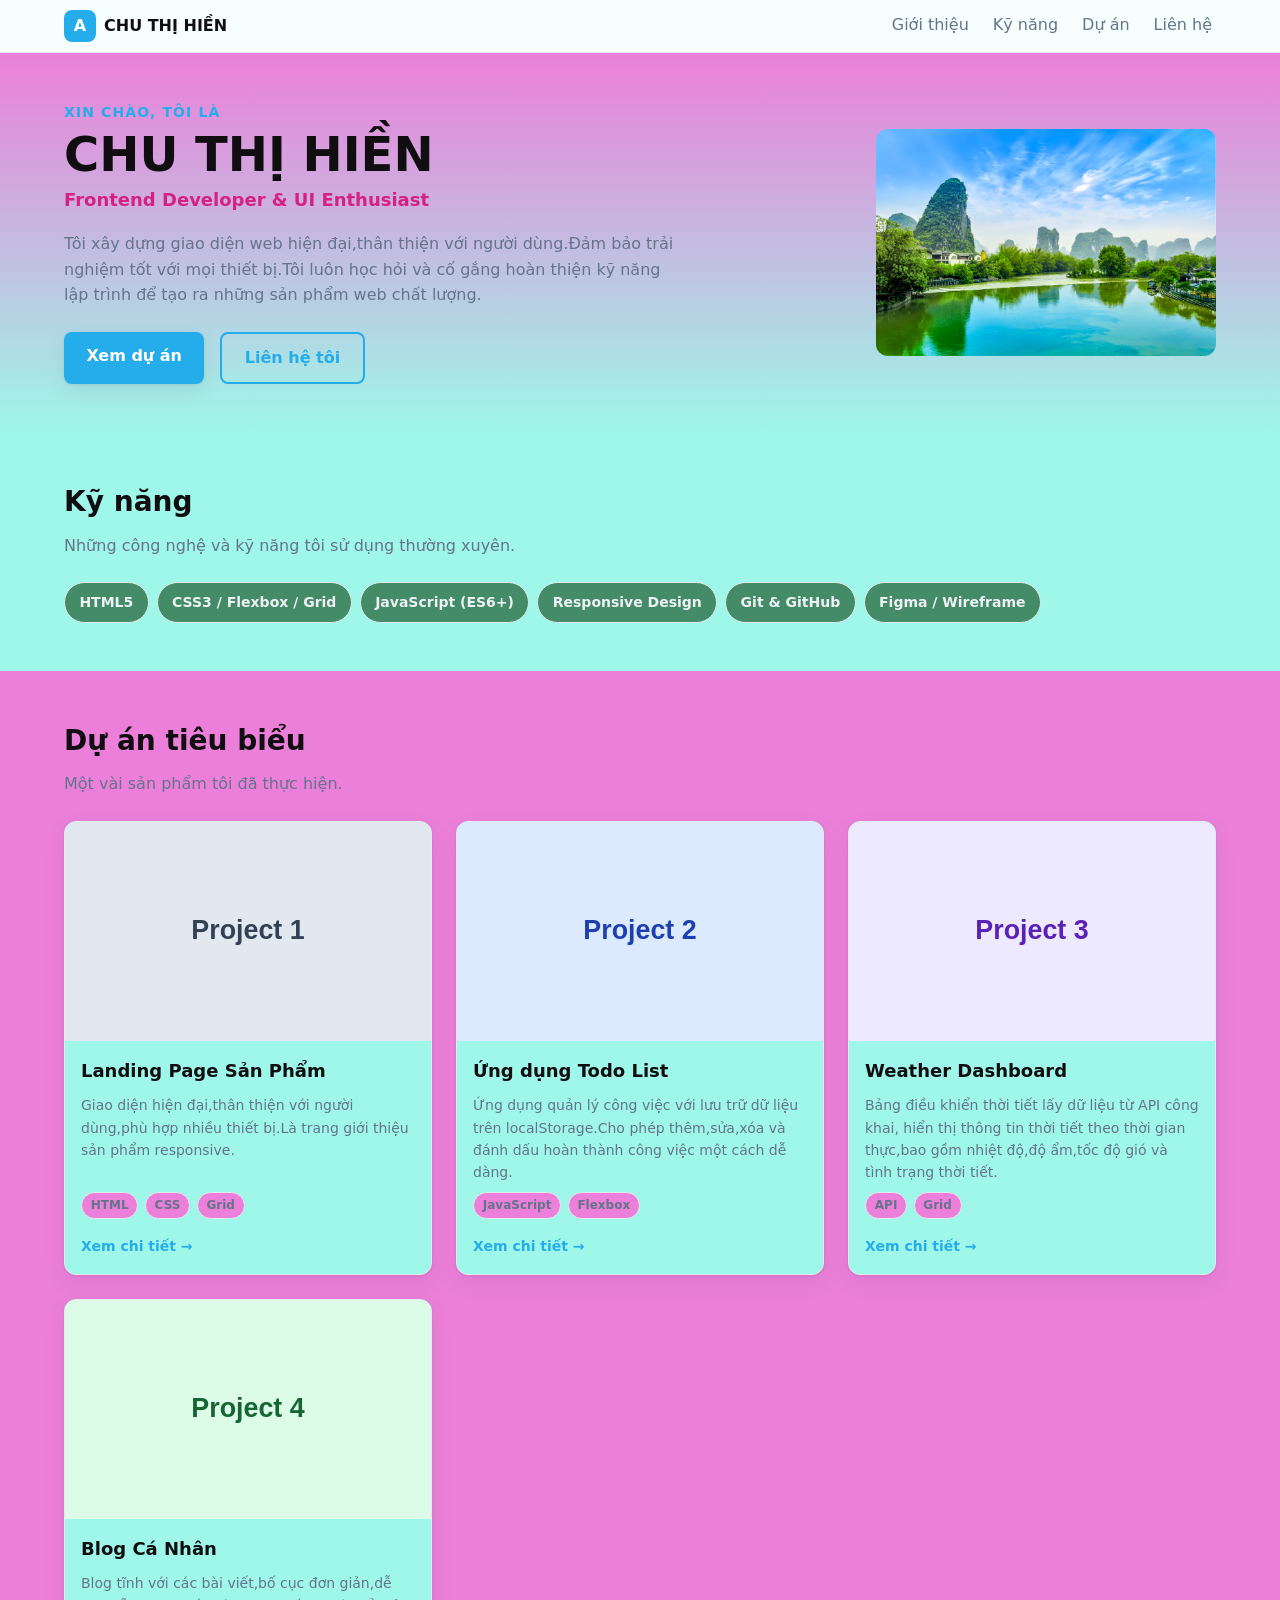
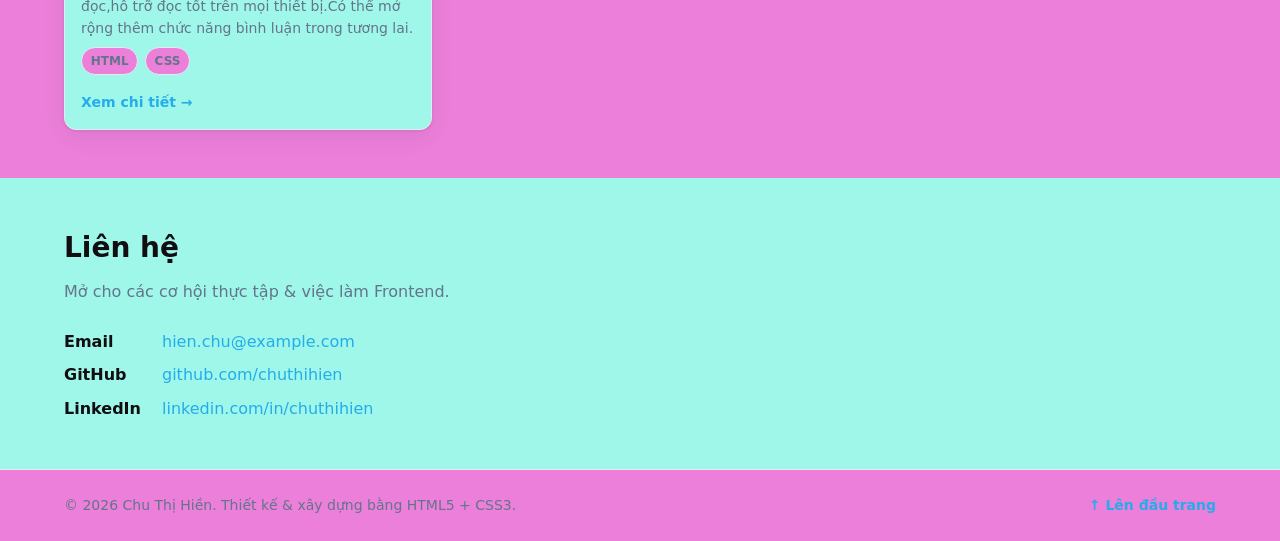
==== index.html @ a2bf2a32 "init" ====
<!DOCTYPE html>
<!-- lang="vi" khai báo ngôn ngữ trang → hỗ trợ screen reader & SEO -->
<html lang="vi">

<head>
  <!-- ========== METADATA BẮT BUỘC ========== -->
  <meta charset="UTF-8" />
  <!-- viewport: nền tảng của responsive mobile-first, khóa tỉ lệ 1:1 với thiết bị -->
  <meta name="viewport" content="width=device-width, initial-scale=1.0" />
  <meta name="description" content="Portfolio CV của CHU THỊ HIỀN – Frontend Developer. Dự án, kỹ năng và thông tin liên hệ." />
  <meta name="author" content="CHU THỊ HIỀN" />
  <title>CHU THỊ HIỀN · Frontend Developer</title>

  <!-- Liên kết tới file CSS tách rời (yêu cầu của bài) -->
  <link rel="stylesheet" href="./assets/css/styles.css" />
</head>

<body>

  <!-- ========================================================== -->
  <!-- HEADER: nhận diện + điều hướng chính                        -->
  <!-- ========================================================== -->
  <header class="site-header">
    <div class="container header-inner">
      <!-- Thương hiệu cá nhân -->
      <a class="brand" href="#top" aria-label="Về đầu trang">
        <span class="brand-mark" aria-hidden="true">A</span>
        <span class="brand-name">CHU THỊ HIỀN</span>
      </a>

      <!-- NAV dùng Flexbox (xem styles.css) -->
      <nav class="main-nav" aria-label="Điều hướng chính">
        <ul class="nav-list">
          <li><a href="#about">Giới thiệu</a></li>
          <li><a href="#skills">Kỹ năng</a></li>
          <li><a href="#projects">Dự án</a></li>
          <li><a href="#contact">Liên hệ</a></li>
        </ul>
      </nav>
    </div>
  </header>

  <!-- ========================================================== -->
  <!-- MAIN: toàn bộ nội dung chính của trang                      -->
  <!-- ========================================================== -->
  <main id="top">
    <!-- ----- SECTION: Giới thiệu / Hero ----- -->
    <section id="about" class="hero">
      <div class="container hero-inner">
        <div class="hero-text">
          <p class="eyebrow">Xin chào, tôi là</p>
          <h1 class="hero-title">CHU THỊ HIỀN</h1>
          <p class="hero-role">Frontend Developer &amp; UI Enthusiast</p>
          <p class="hero-desc">
            Tôi xây dựng giao diện web hiện đại,thân thiện với người dùng.Đảm bảo
            trải nghiệm tốt với mọi thiết bị.Tôi luôn học hỏi và cố gắng hoàn thiện
            kỹ năng lập trình để tạo ra những sản phẩm web chất lượng. 
          </p>
          <div class="hero-actions">
            <a class="btn btn-primary" href="#projects">Xem dự án</a>
            <a class="btn btn-outline" href="#contact">Liên hệ tôi</a>
          </div>
        </div>

        <!-- Ảnh đại diện: dùng placeholder, thay bằng ảnh thật của bạn -->
        <figure class="hero-avatar">
          <img
            src="assets/img/avata.jpg"
            alt="Ảnh đại diện của Chu Thị Hiền"
            width="320" height="320" />
        </figure>
      </div>
    </section>

    <!-- ----- SECTION: Kỹ năng ----- -->
    <section id="skills" class="section">
      <div class="container">
        <h2 class="section-title">Kỹ năng</h2>
        <p class="section-sub">Những công nghệ và kỹ năng tôi sử dụng thường xuyên.</p>

        <ul class="skill-grid">
          <li class="skill-chip">HTML5</li>
          <li class="skill-chip">CSS3 / Flexbox / Grid</li>
          <li class="skill-chip">JavaScript (ES6+)</li>
          <li class="skill-chip">Responsive Design</li>
          <li class="skill-chip">Git &amp; GitHub</li>
          <li class="skill-chip">Figma / Wireframe</li>
        </ul>
      </div>
    </section>

    <!-- ----- SECTION: Dự án (danh sách thẻ dùng CSS Grid) ----- -->
    <section id="projects" class="section section-muted">
      <div class="container">
        <h2 class="section-title">Dự án tiêu biểu</h2>
        <p class="section-sub">Một vài sản phẩm tôi đã thực hiện.</p>

        <!-- .project-grid dùng CSS Grid (xem styles.css) -->
        <div class="project-grid">

          <!-- Mỗi thẻ là một <article> độc lập, có thể đứng riêng -->
          <article class="card">
            <img class="card-media"
              src="data:image/svg+xml,%3Csvg%20xmlns%3D%27http%3A//www.w3.org/2000/svg%27%20width%3D%27600%27%20height%3D%27360%27%20viewBox%3D%270%200%20600%20360%27%3E%3Crect%20width%3D%27100%25%27%20height%3D%27100%25%27%20fill%3D%27%23e2e8f0%27/%3E%3Ctext%20x%3D%2750%25%27%20y%3D%2750%25%27%20font-family%3D%27Segoe%20UI%2C%20Arial%2C%20sans-serif%27%20font-size%3D%2744%27%20font-weight%3D%27700%27%20fill%3D%27%23334155%27%20text-anchor%3D%27middle%27%20dominant-baseline%3D%27middle%27%3EProject%201%3C/text%3E%3C/svg%3E"
              alt="Ảnh minh họa dự án Landing Page" width="600" height="360" />
            <div class="card-body">
              <h3 class="card-title">Landing Page Sản Phẩm</h3>
              <p class="card-desc">
               Giao diện hiện đại,thân thiện với người dùng,phù hợp nhiều thiết bị.Là trang giới thiệu sản phẩm responsive.
              </p>
              <ul class="tag-list">
                <li>HTML</li>
                <li>CSS</li>
                <li>Grid</li>
              </ul>
              <a class="card-link" href="#">Xem chi tiết →</a>
            </div>
          </article>

          <article class="card">
            <img class="card-media"
              src="data:image/svg+xml,%3Csvg%20xmlns%3D%27http%3A//www.w3.org/2000/svg%27%20width%3D%27600%27%20height%3D%27360%27%20viewBox%3D%270%200%20600%20360%27%3E%3Crect%20width%3D%27100%25%27%20height%3D%27100%25%27%20fill%3D%27%23dbeafe%27/%3E%3Ctext%20x%3D%2750%25%27%20y%3D%2750%25%27%20font-family%3D%27Segoe%20UI%2C%20Arial%2C%20sans-serif%27%20font-size%3D%2744%27%20font-weight%3D%27700%27%20fill%3D%27%231e40af%27%20text-anchor%3D%27middle%27%20dominant-baseline%3D%27middle%27%3EProject%202%3C/text%3E%3C/svg%3E"
              alt="Ảnh minh họa dự án Todo App" width="600" height="360" />
            <div class="card-body">
              <h3 class="card-title">Ứng dụng Todo List</h3>
              <p class="card-desc">
                Ứng dụng quản lý công việc với lưu trữ dữ liệu trên localStorage.Cho phép thêm,sửa,xóa và đánh dấu hoàn thành công việc một cách dễ dàng.
              </p>
              <ul class="tag-list">
                <li>JavaScript</li>
                <li>Flexbox</li>
              </ul>
              <a class="card-link" href="#">Xem chi tiết →</a>
            </div>
          </article>

          <article class="card">
            <img class="card-media"
              src="data:image/svg+xml,%3Csvg%20xmlns%3D%27http%3A//www.w3.org/2000/svg%27%20width%3D%27600%27%20height%3D%27360%27%20viewBox%3D%270%200%20600%20360%27%3E%3Crect%20width%3D%27100%25%27%20height%3D%27100%25%27%20fill%3D%27%23ede9fe%27/%3E%3Ctext%20x%3D%2750%25%27%20y%3D%2750%25%27%20font-family%3D%27Segoe%20UI%2C%20Arial%2C%20sans-serif%27%20font-size%3D%2744%27%20font-weight%3D%27700%27%20fill%3D%27%235b21b6%27%20text-anchor%3D%27middle%27%20dominant-baseline%3D%27middle%27%3EProject%203%3C/text%3E%3C/svg%3E"
              alt="Ảnh minh họa dự án Weather Dashboard" width="600" height="360" />
            <div class="card-body">
              <h3 class="card-title">Weather Dashboard</h3>
              <p class="card-desc">
                Bảng điều khiển thời tiết lấy dữ liệu từ API công khai, hiển thị thông tin thời tiết theo thời gian thực,bao gồm nhiệt độ,độ ẩm,tốc độ gió và tình trạng thời tiết.
              </p>
              <ul class="tag-list">
                <li>API</li>
                <li>Grid</li>
              </ul>
              <a class="card-link" href="#">Xem chi tiết →</a>
            </div>
          </article>

          <article class="card">
            <img class="card-media"
              src="data:image/svg+xml,%3Csvg%20xmlns%3D%27http%3A//www.w3.org/2000/svg%27%20width%3D%27600%27%20height%3D%27360%27%20viewBox%3D%270%200%20600%20360%27%3E%3Crect%20width%3D%27100%25%27%20height%3D%27100%25%27%20fill%3D%27%23dcfce7%27/%3E%3Ctext%20x%3D%2750%25%27%20y%3D%2750%25%27%20font-family%3D%27Segoe%20UI%2C%20Arial%2C%20sans-serif%27%20font-size%3D%2744%27%20font-weight%3D%27700%27%20fill%3D%27%23166534%27%20text-anchor%3D%27middle%27%20dominant-baseline%3D%27middle%27%3EProject%204%3C/text%3E%3C/svg%3E"
              alt="Ảnh minh họa dự án Blog cá nhân" width="600" height="360" />
            <div class="card-body">
              <h3 class="card-title">Blog Cá Nhân</h3>
              <p class="card-desc">
                Blog tĩnh với các bài viết,bố cục đơn giản,dễ đọc,hỗ trỡ đọc tốt trên mọi thiết bị.Có thể mở rộng thêm chức năng bình luận trong tương lai.
              </p>
              <ul class="tag-list">
                <li>HTML</li>
                <li>CSS</li>
              </ul>
              <a class="card-link" href="#">Xem chi tiết →</a>
            </div>
          </article>

        </div><!-- /.project-grid -->
      </div>
    </section>

    <!-- ----- SECTION: Liên hệ ----- -->
    <section id="contact" class="section">
      <div class="container contact-inner">
        <h2 class="section-title">Liên hệ</h2>
        <p class="section-sub">Mở cho các cơ hội thực tập &amp; việc làm Frontend.</p>

        <ul class="contact-list">
          <li><span class="contact-label">Email</span> <a href="mailto:hien.chu@example.com">hien.chu@example.com</a></li>
          <li><span class="contact-label">GitHub</span> <a href="#">github.com/chuthihien</a></li>
          <li><span class="contact-label">LinkedIn</span> <a href="#">linkedin.com/in/chuthihien</a></li>
        </ul>
      </div>
    </section>

  </main>

  <!-- ========================================================== -->
  <!-- FOOTER                                                      -->
  <!-- ========================================================== -->
  <footer class="site-footer">
    <div class="container footer-inner">
      <p>© 2026 Chu Thị Hiền. Thiết kế &amp; xây dựng bằng HTML5 + CSS3.</p>
      <a href="#top" class="to-top">↑ Lên đầu trang</a>
    </div>
  </footer>

</body>

</html>
---- assets/css/styles.css ----
/* ==========================================================================
   PORTFOLIO CV – styles.css
   Chiến lược: MOBILE-FIRST
   - Mặc định (ngoài media query) = giao diện cho màn hình nhỏ nhất (~360px)
   - @media (min-width: 768px)  → nâng cấp cho tablet
   - @media (min-width: 1280px) → nâng cấp cho desktop
   ========================================================================== */

/* ==========================================================================
   1. DESIGN TOKENS – biến hệ thống thị giác (màu, chữ, khoảng cách, bo góc)
   Dùng custom properties để thay đổi tập trung, nhất quán toàn trang.
   ========================================================================== */
:root {
  /* --- Bảng màu --- */
  --color-primary: #25aceb;      /* xanh thương hiệu */
  --color-primary-dark: #eef2f5;
  --color-accent: #d62084;       /* tím nhấn */
  --color-text: #110e11;         /* chữ chính */
  --color-text-soft: #64748b;    /* chữ phụ */
  --color-bg: #9ef7e8;           /* nền trang */
  --color-surface: #eb7fd9;      /* nền vùng nhấn */
  --color-border: #e2ecf0;       /* viền */
  --color-chip: #448b68;         /* nền chip kỹ năng */

  /* --- Typography --- */
  --font-base: system-ui, -apple-system, "Segoe UI", Roboto, Helvetica, Arial, sans-serif;
  --fs-sm: 0.875rem;   /* 14px */
  --fs-base: 1rem;     /* 16px */
  --fs-lg: 1.125rem;   /* 18px */
  --fs-h2: 1.5rem;     /* 24px */
  --fs-h1: 2rem;       /* 32px (sẽ tăng ở desktop) */
  --lh-base: 1.6;

  /* --- Khoảng cách (spacing scale) --- */
  --space-1: 0.5rem;
  --space-2: 1rem;
  --space-3: 1.5rem;
  --space-4: 2rem;
  --space-5: 3rem;

  /* --- Bố cục --- */
  --container-max: 1200px;
  --radius: 12px;
  --radius-sm: 8px;
  --shadow: 0 1px 3px rgba(15, 23, 42, 0.08), 0 8px 24px rgba(15, 23, 42, 0.06);
}

/* ==========================================================================
   2. CHUẨN HÓA BOX MODEL + RESET CƠ BẢN
   ========================================================================== */
*,
*::before,
*::after {
  box-sizing: border-box;   /* width đã bao gồm padding + border → dễ tính toán */
}

* {
  margin: 0;
  padding: 0;
}

html {
  scroll-behavior: smooth;        /* cuộn mượt khi bấm nav */
  -webkit-text-size-adjust: 100%; /* chống iOS tự phóng chữ */
}

body {
  font-family: var(--font-base);
  font-size: var(--fs-base);
  line-height: var(--lh-base);
  color: var(--color-text);
  background: var(--color-bg);
  overflow-x: hidden; /* LƯỚI AN TOÀN chống cuộn ngang; bố cục bên dưới vẫn tự đúng */
}

img {
  display: block;
  max-width: 100%;  /* ảnh không bao giờ tràn khung → không gây cuộn ngang */
  height: auto;
}

a {
  color: inherit;
  text-decoration: none;
}

ul {
  list-style: none;
}

/* ==========================================================================
   3. LAYOUT DÙNG LẠI – .container
   ========================================================================== */
.container {
  width: 100%;
  max-width: var(--container-max);
  margin-inline: auto;
  padding-inline: var(--space-2); /* lề ngang an toàn trên mobile */
}

.section {
  padding-block: var(--space-5);
}

.section-muted {
  background: var(--color-surface);
}

.section-title {
  font-size: var(--fs-h2);
  margin-bottom: var(--space-1);
}

.section-sub {
  color: var(--color-text-soft);
  margin-bottom: var(--space-3);
}

/* ==========================================================================
   4. HEADER + NAV (FLEXBOX)
   Mobile: thương hiệu trên, menu xuống dòng và tự wrap → không tràn ngang.
   ========================================================================== */
.site-header {
  position: sticky;
  top: 0;
  z-index: 10;
  background: rgba(255, 255, 255, 0.9);
  backdrop-filter: blur(8px);
  border-bottom: 1px solid var(--color-border);
}

.header-inner {
  display: flex;             /* FLEXBOX */
  flex-wrap: wrap;           /* cho phép xuống dòng trên màn hình hẹp */
  align-items: center;
  justify-content: space-between;
  gap: var(--space-1);
  padding-block: var(--space-1);
}

.brand {
  display: flex;
  align-items: center;
  gap: var(--space-1);
  font-weight: 700;
}

.brand-mark {
  display: grid;
  place-items: center;
  width: 2rem;
  height: 2rem;
  border-radius: var(--radius-sm);
  background: var(--color-primary);
  color: #fff;
  font-weight: 800;
}

/* Danh sách nav cũng là flex container */
.nav-list {
  display: flex;            /* FLEXBOX cho thanh điều hướng */
  flex-wrap: wrap;
  gap: var(--space-2);
}

.nav-list a {
  display: inline-block;
  padding: 0.25rem 0.25rem;
  color: var(--color-text-soft);
  font-weight: 500;
  border-bottom: 2px solid transparent;
  transition: color 0.15s, border-color 0.15s;
}

.nav-list a:hover,
.nav-list a:focus-visible {
  color: var(--color-primary);
  border-bottom-color: var(--color-primary);
}

/* ==========================================================================
   5. HERO / GIỚI THIỆU
   Mobile: xếp dọc (text trên, avatar dưới). Desktop: 2 cột.
   ========================================================================== */
.hero {
  padding-block: var(--space-5);
  background: linear-gradient(180deg, var(--color-surface), var(--color-bg));
}

.hero-inner {
  display: flex;
  flex-direction: column;     /* mobile-first: xếp dọc */
  gap: var(--space-4);
  align-items: flex-start;
}

.eyebrow {
  color: var(--color-primary);
  font-weight: 600;
  text-transform: uppercase;
  letter-spacing: 0.08em;
  font-size: var(--fs-sm);
}

.hero-title {
  font-size: var(--fs-h1);
  line-height: 1.15;
  margin-block: 0.25rem;
}

.hero-role {
  font-size: var(--fs-lg);
  color: var(--color-accent);
  font-weight: 600;
  margin-bottom: var(--space-2);
}

.hero-desc {
  color: var(--color-text-soft);
  max-width: 60ch;
  margin-bottom: var(--space-3);
}

.hero-actions {
  display: flex;
  flex-wrap: wrap;
  gap: var(--space-2);
}

.hero-avatar img {
  border-radius: var(--radius);
  /* box-shadow: var(--shadow); */
  width: 100%;
  /* max-width: 260px; */
}

/* --- Nút bấm --- */
.btn {
  display: inline-block;
  padding: 0.7rem 1.4rem;
  border-radius: var(--radius-sm);
  font-weight: 600;
  text-align: center;
  transition: transform 0.12s, background 0.15s, box-shadow 0.15s;
}

.btn:active { transform: translateY(1px); }

.btn-primary {
  background: var(--color-primary);
  color: #fff;
  box-shadow: var(--shadow);
}
.btn-primary:hover { background: var(--color-primary-dark); }

.btn-outline {
  border: 2px solid var(--color-primary);
  color: var(--color-primary);
}
.btn-outline:hover { background: var(--color-chip); }

/* ==========================================================================
   6. KỸ NĂNG – chip tự wrap bằng flex
   ========================================================================== */
.skill-grid {
  display: flex;
  flex-wrap: wrap;
  gap: var(--space-1);
}

.skill-chip {
  background: var(--color-chip);
  color: var(--color-primary-dark);
  border: 1px solid var(--color-border);
  padding: 0.5rem 0.9rem;
  border-radius: 999px;
  font-size: var(--fs-sm);
  font-weight: 600;
}

/* ==========================================================================
   7. DỰ ÁN – CSS GRID cho danh sách thẻ
   Mobile: 1 cột. Tablet: 2 cột. Desktop: 3 cột.
   ========================================================================== */
.project-grid {
  display: grid;                       /* CSS GRID */
  grid-template-columns: 1fr;          /* mobile-first: 1 cột */
  gap: var(--space-3);
}

.card {
  background: var(--color-bg);
  border: 1px solid var(--color-border);
  border-radius: var(--radius);
  overflow: hidden;                    /* bo góc gọn cả ảnh */
  box-shadow: var(--shadow);
  display: flex;
  flex-direction: column;
  transition: transform 0.15s, box-shadow 0.15s;
}

.card:hover {
  transform: translateY(-4px);
  box-shadow: 0 12px 32px rgba(15, 23, 42, 0.12);
}

.card-media {
  width: 100%;
  aspect-ratio: 5 / 3;                 /* giữ tỉ lệ ảnh ổn định */
  object-fit: cover;
}

.card-body {
  padding: var(--space-2);
  display: flex;
  flex-direction: column;
  gap: var(--space-1);
  flex: 1;                             /* các thẻ cao bằng nhau trong grid */
}

.card-title { font-size: var(--fs-lg); }

.card-desc {
  color: var(--color-text-soft);
  font-size: var(--fs-sm);
  flex: 1;
}

.tag-list {
  display: flex;
  flex-wrap: wrap;
  gap: 0.4rem;
}

.tag-list li {
  font-size: 0.75rem;
  font-weight: 600;
  color: var(--color-text-soft);
  background: var(--color-surface);
  border: 1px solid var(--color-border);
  padding: 0.2rem 0.55rem;
  border-radius: 999px;
}

.card-link {
  color: var(--color-primary);
  font-weight: 600;
  font-size: var(--fs-sm);
  margin-top: var(--space-1);
}

/* ==========================================================================
   8. LIÊN HỆ
   ========================================================================== */
.contact-list {
  display: flex;
  flex-direction: column;
  gap: var(--space-1);
}

.contact-list li {
  display: flex;
  flex-wrap: wrap;
  gap: var(--space-1);
  align-items: baseline;
}

.contact-label {
  min-width: 90px;
  font-weight: 700;
  color: var(--color-text);
}

.contact-list a { color: var(--color-primary); }
.contact-list a:hover { text-decoration: underline; }

/* ==========================================================================
   9. FOOTER
   ========================================================================== */
.site-footer {
  border-top: 1px solid var(--color-border);
  background: var(--color-surface);
  padding-block: var(--space-3);
}

.footer-inner {
  display: flex;
  flex-wrap: wrap;
  gap: var(--space-1);
  align-items: center;
  justify-content: space-between;
  color: var(--color-text-soft);
  font-size: var(--fs-sm);
}

.to-top { color: var(--color-primary); font-weight: 600; }

/* ==========================================================================
   10. MEDIA QUERIES – nâng cấp theo breakpoint (mobile-first)
   ========================================================================== */

/* ----- TABLET: ≥ 768px ----- */
@media (min-width: 768px) {
  :root {
    --fs-h1: 2.5rem;   /* 40px */
    --fs-h2: 1.75rem;  /* 28px */
  }

  .container { padding-inline: var(--space-3); }

  /* Hero chuyển sang 2 cột */
  .hero-inner {
    flex-direction: row;
    align-items: center;
    justify-content: space-between;
  }
  .hero-text { flex: 1; }
  .hero-avatar img { max-width: 300px; }

  /* Lưới dự án: 2 cột */
  .project-grid {
    grid-template-columns: repeat(2, 1fr);
  }
}

/* ----- DESKTOP: ≥ 1280px ----- */
@media (min-width: 1280px) {
  :root {
    --fs-h1: 3rem;     /* 48px */
  }

  /* Lưới dự án: 3 cột */
  .project-grid {
    grid-template-columns: repeat(3, 1fr);
  }

  .hero-avatar img { max-width: 340px; }
}

/* ==========================================================================
   11. HỖ TRỢ TIẾP CẬN & ƯA THÍCH NGƯỜI DÙNG
   ========================================================================== */
:focus-visible {
  outline: 3px solid var(--color-accent);
  outline-offset: 2px;
  border-radius: 4px;
}

@media (prefers-reduced-motion: reduce) {
  * {
    animation: none !important;
    transition: none !important;
    scroll-behavior: auto !important;
  }
}
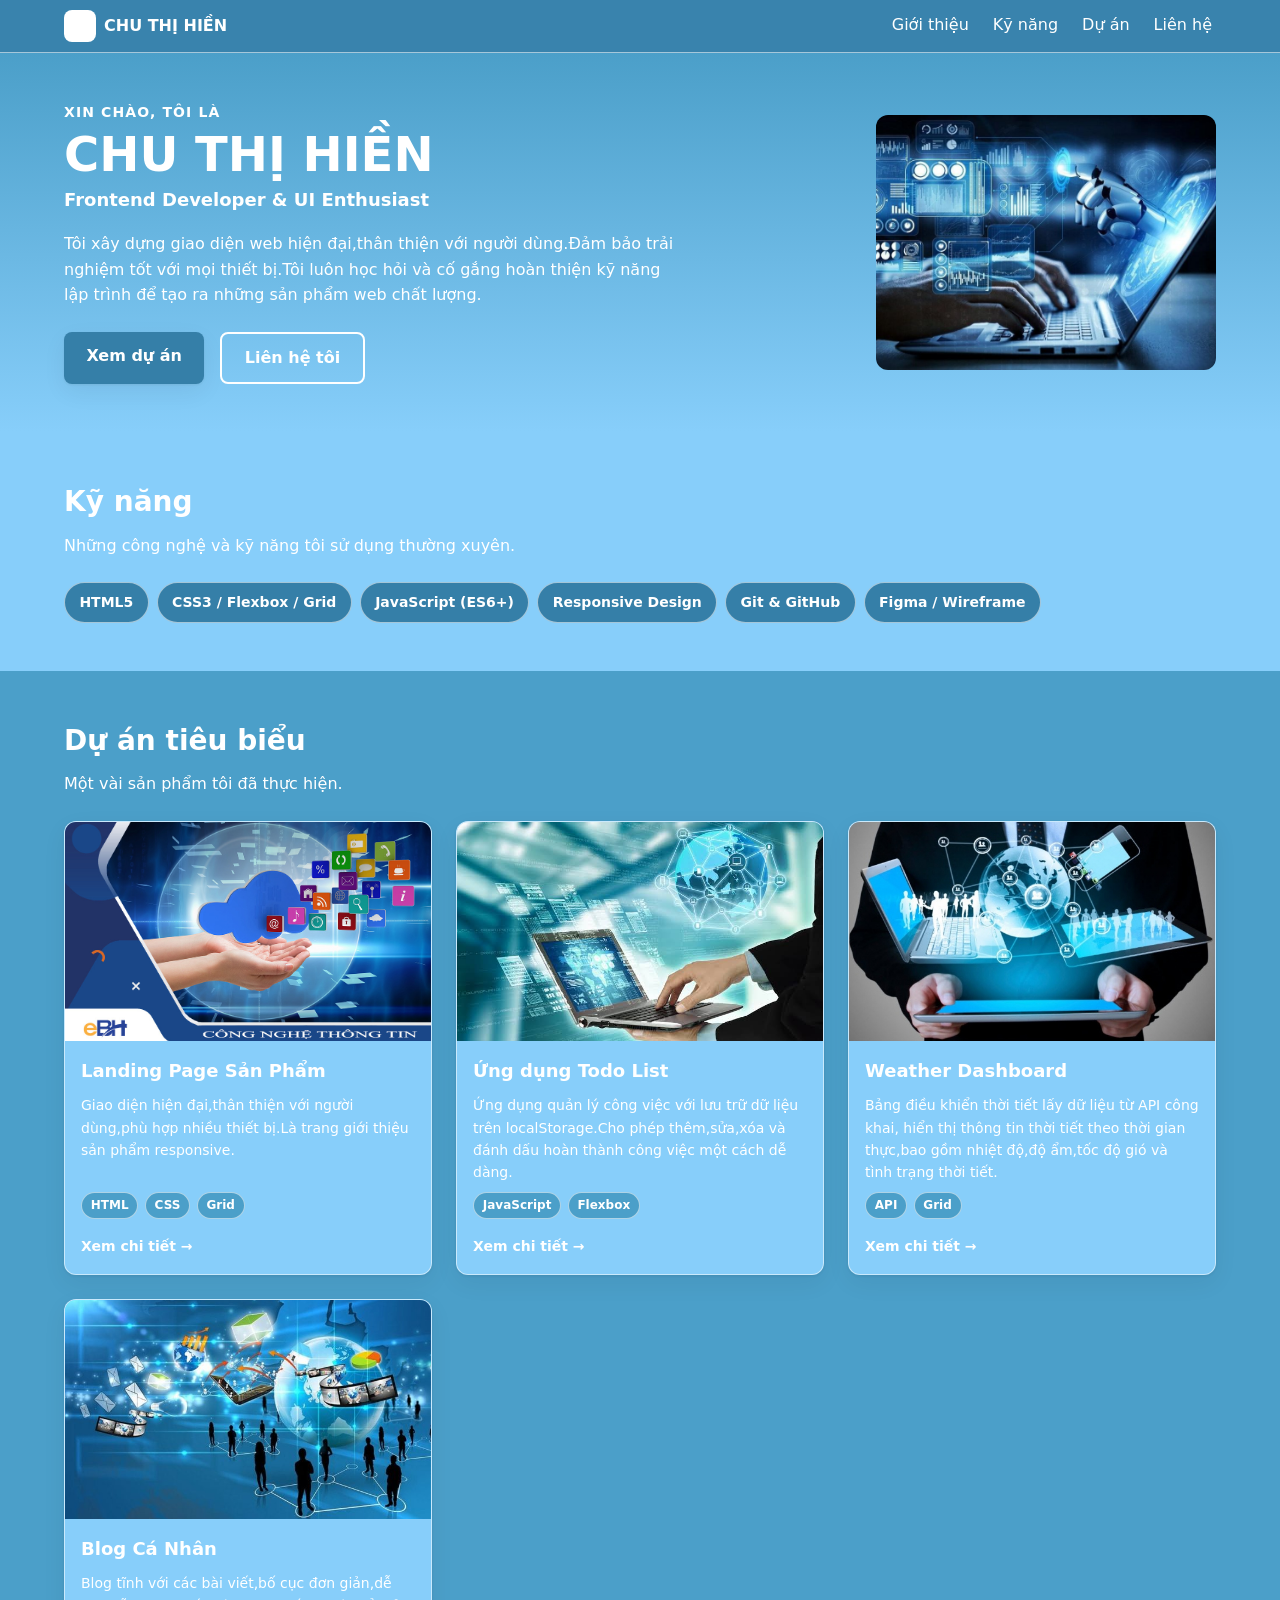
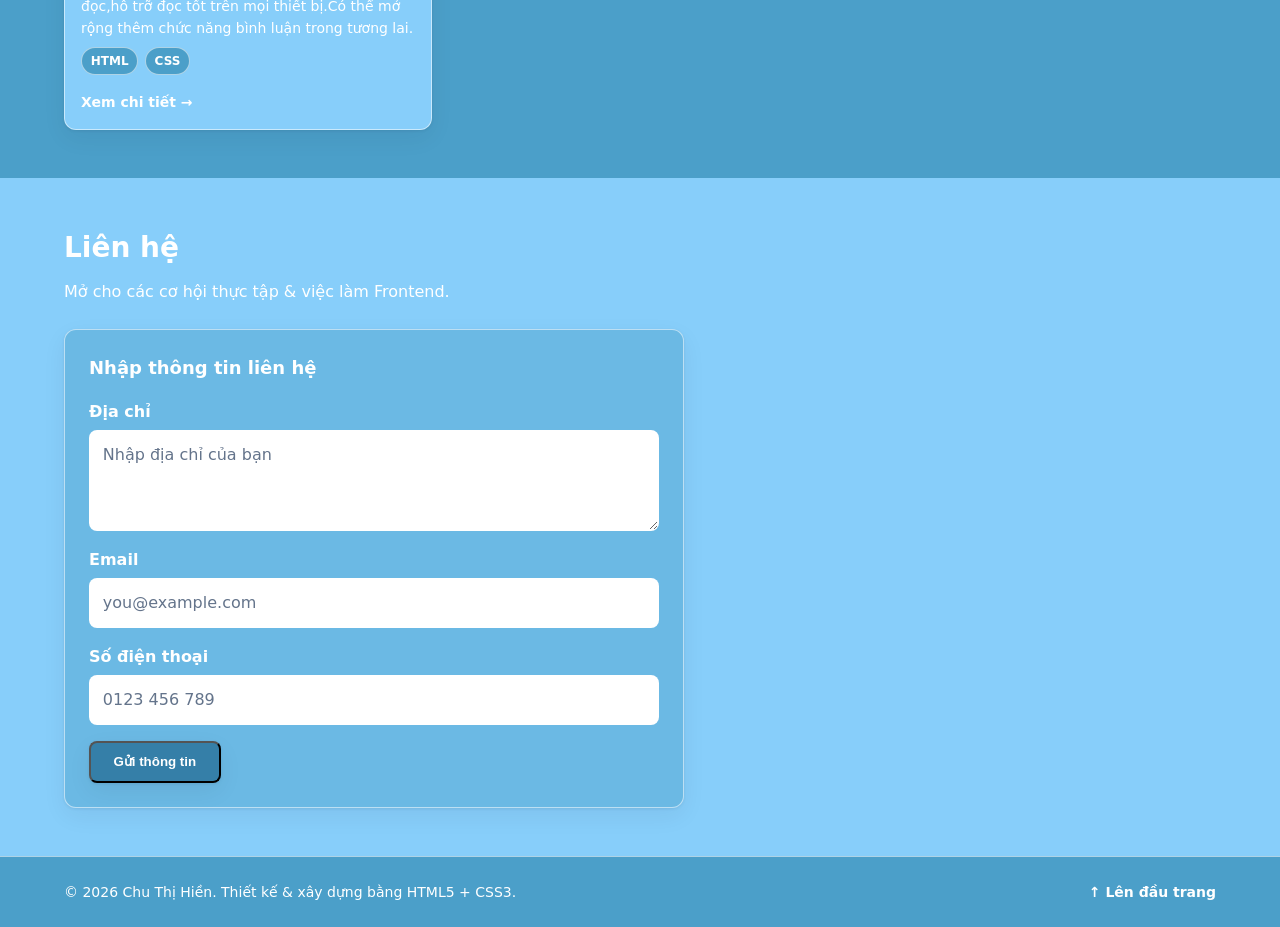
==== commit befb2395: "Add CV portfolio website Co-authored-by: Copilot <223556219+Copilot@users.noreply.github.com>" ====
--- a/index.html
+++ b/index.html
@@ -13,6 +13,7 @@
 
   <!-- Liên kết tới file CSS tách rời (yêu cầu của bài) -->
   <link rel="stylesheet" href="./assets/css/styles.css" />
+  <link rel="stylesheet" href="https://cdnjs.cloudflare.com/ajax/libs/animate.css/4.1.1/animate.min.css" />
 </head>
 
 <body>
@@ -20,7 +21,7 @@
   <!-- ========================================================== -->
   <!-- HEADER: nhận diện + điều hướng chính                        -->
   <!-- ========================================================== -->
-  <header class="site-header">
+  <header class="site-header animate__animated animate__fadeInDown">
     <div class="container header-inner">
       <!-- Thương hiệu cá nhân -->
       <a class="brand" href="#top" aria-label="Về đầu trang">
@@ -47,7 +48,7 @@
     <!-- ----- SECTION: Giới thiệu / Hero ----- -->
     <section id="about" class="hero">
       <div class="container hero-inner">
-        <div class="hero-text">
+        <div class="hero-text animate__animated animate__fadeInLeft">
           <p class="eyebrow">Xin chào, tôi là</p>
           <h1 class="hero-title">CHU THỊ HIỀN</h1>
           <p class="hero-role">Frontend Developer &amp; UI Enthusiast</p>
@@ -63,9 +64,9 @@
         </div>
 
         <!-- Ảnh đại diện: dùng placeholder, thay bằng ảnh thật của bạn -->
-        <figure class="hero-avatar">
+        <figure class="hero-avatar animate__animated animate__fadeInRight">
           <img
-            src="assets/img/avata.jpg"
+            src="./assets/img/co_hoi_nghe_cong_nghe_thong_tin_6_43fd486bcc.jpg"
             alt="Ảnh đại diện của Chu Thị Hiền"
             width="320" height="320" />
         </figure>
@@ -101,7 +102,7 @@
           <!-- Mỗi thẻ là một <article> độc lập, có thể đứng riêng -->
           <article class="card">
             <img class="card-media"
-              src="data:image/svg+xml,%3Csvg%20xmlns%3D%27http%3A//www.w3.org/2000/svg%27%20width%3D%27600%27%20height%3D%27360%27%20viewBox%3D%270%200%20600%20360%27%3E%3Crect%20width%3D%27100%25%27%20height%3D%27100%25%27%20fill%3D%27%23e2e8f0%27/%3E%3Ctext%20x%3D%2750%25%27%20y%3D%2750%25%27%20font-family%3D%27Segoe%20UI%2C%20Arial%2C%20sans-serif%27%20font-size%3D%2744%27%20font-weight%3D%27700%27%20fill%3D%27%23334155%27%20text-anchor%3D%27middle%27%20dominant-baseline%3D%27middle%27%3EProject%201%3C/text%3E%3C/svg%3E"
+              src="assets/img/cong-nghe-thong-tin.jpg"
               alt="Ảnh minh họa dự án Landing Page" width="600" height="360" />
             <div class="card-body">
               <h3 class="card-title">Landing Page Sản Phẩm</h3>
@@ -119,7 +120,7 @@
 
           <article class="card">
             <img class="card-media"
-              src="data:image/svg+xml,%3Csvg%20xmlns%3D%27http%3A//www.w3.org/2000/svg%27%20width%3D%27600%27%20height%3D%27360%27%20viewBox%3D%270%200%20600%20360%27%3E%3Crect%20width%3D%27100%25%27%20height%3D%27100%25%27%20fill%3D%27%23dbeafe%27/%3E%3Ctext%20x%3D%2750%25%27%20y%3D%2750%25%27%20font-family%3D%27Segoe%20UI%2C%20Arial%2C%20sans-serif%27%20font-size%3D%2744%27%20font-weight%3D%27700%27%20fill%3D%27%231e40af%27%20text-anchor%3D%27middle%27%20dominant-baseline%3D%27middle%27%3EProject%202%3C/text%3E%3C/svg%3E"
+              src="assets/img/images.jpg"
               alt="Ảnh minh họa dự án Todo App" width="600" height="360" />
             <div class="card-body">
               <h3 class="card-title">Ứng dụng Todo List</h3>
@@ -136,7 +137,7 @@
 
           <article class="card">
             <img class="card-media"
-              src="data:image/svg+xml,%3Csvg%20xmlns%3D%27http%3A//www.w3.org/2000/svg%27%20width%3D%27600%27%20height%3D%27360%27%20viewBox%3D%270%200%20600%20360%27%3E%3Crect%20width%3D%27100%25%27%20height%3D%27100%25%27%20fill%3D%27%23ede9fe%27/%3E%3Ctext%20x%3D%2750%25%27%20y%3D%2750%25%27%20font-family%3D%27Segoe%20UI%2C%20Arial%2C%20sans-serif%27%20font-size%3D%2744%27%20font-weight%3D%27700%27%20fill%3D%27%235b21b6%27%20text-anchor%3D%27middle%27%20dominant-baseline%3D%27middle%27%3EProject%203%3C/text%3E%3C/svg%3E"
+              src="assets/img/nganh-cntt-1-1.jpg"
               alt="Ảnh minh họa dự án Weather Dashboard" width="600" height="360" />
             <div class="card-body">
               <h3 class="card-title">Weather Dashboard</h3>
@@ -153,7 +154,7 @@
 
           <article class="card">
             <img class="card-media"
-              src="data:image/svg+xml,%3Csvg%20xmlns%3D%27http%3A//www.w3.org/2000/svg%27%20width%3D%27600%27%20height%3D%27360%27%20viewBox%3D%270%200%20600%20360%27%3E%3Crect%20width%3D%27100%25%27%20height%3D%27100%25%27%20fill%3D%27%23dcfce7%27/%3E%3Ctext%20x%3D%2750%25%27%20y%3D%2750%25%27%20font-family%3D%27Segoe%20UI%2C%20Arial%2C%20sans-serif%27%20font-size%3D%2744%27%20font-weight%3D%27700%27%20fill%3D%27%23166534%27%20text-anchor%3D%27middle%27%20dominant-baseline%3D%27middle%27%3EProject%204%3C/text%3E%3C/svg%3E"
+              src="assets/img/31-12-2017-cong-bo-10-su-kien-cong-nghe-thong-tin-truyen-thong-tieu-bieu-nam-2017-22904cea-details-626x400.jpg"
               alt="Ảnh minh họa dự án Blog cá nhân" width="600" height="360" />
             <div class="card-body">
               <h3 class="card-title">Blog Cá Nhân</h3>
@@ -178,11 +179,26 @@
         <h2 class="section-title">Liên hệ</h2>
         <p class="section-sub">Mở cho các cơ hội thực tập &amp; việc làm Frontend.</p>
 
-        <ul class="contact-list">
-          <li><span class="contact-label">Email</span> <a href="mailto:hien.chu@example.com">hien.chu@example.com</a></li>
-          <li><span class="contact-label">GitHub</span> <a href="#">github.com/chuthihien</a></li>
-          <li><span class="contact-label">LinkedIn</span> <a href="#">linkedin.com/in/chuthihien</a></li>
-        </ul>
+        <form class="contact-form" action="#" method="post">
+          <h3 class="contact-form-title">Nhập thông tin liên hệ</h3>
+
+          <div class="form-group">
+            <label for="address">Địa chỉ</label>
+            <textarea id="address" name="address" rows="3" placeholder="Nhập địa chỉ của bạn" required></textarea>
+          </div>
+
+          <div class="form-group">
+            <label for="email">Email</label>
+            <input id="email" name="email" type="email" placeholder="you@example.com" autocomplete="email" required />
+          </div>
+
+          <div class="form-group">
+            <label for="phone">Số điện thoại</label>
+            <input id="phone" name="phone" type="tel" placeholder="0123 456 789" autocomplete="tel" required />
+          </div>
+
+          <button class="btn btn-primary" type="submit">Gửi thông tin</button>
+        </form>
       </div>
     </section>
 
--- a/assets/css/styles.css
+++ b/assets/css/styles.css
@@ -12,15 +12,15 @@
    ========================================================================== */
 :root {
   /* --- Bảng màu --- */
-  --color-primary: #25aceb;      /* xanh thương hiệu */
-  --color-primary-dark: #eef2f5;
-  --color-accent: #d62084;       /* tím nhấn */
-  --color-text: #110e11;         /* chữ chính */
-  --color-text-soft: #64748b;    /* chữ phụ */
-  --color-bg: #9ef7e8;           /* nền trang */
-  --color-surface: #eb7fd9;      /* nền vùng nhấn */
-  --color-border: #e2ecf0;       /* viền */
-  --color-chip: #448b68;         /* nền chip kỹ năng */
+  --color-primary: #fff;         /* màu nhấn */
+  --color-primary-dark: #24698b;
+  --color-accent: #fff;
+  --color-text: #fff;            /* chữ chính */
+  --color-text-soft: #fff;       /* chữ phụ */
+  --color-bg: #87cefa;           /* nền xanh nhạt */
+  --color-surface: #4b9fc9;      /* nền vùng nhấn */
+  --color-border: rgba(255, 255, 255, 0.55);
+  --color-chip: #357fa8;         /* nền chip kỹ năng */
 
   /* --- Typography --- */
   --font-base: system-ui, -apple-system, "Segoe UI", Roboto, Helvetica, Arial, sans-serif;
@@ -124,7 +124,7 @@
   position: sticky;
   top: 0;
   z-index: 10;
-  background: rgba(255, 255, 255, 0.9);
+  background: rgba(53, 127, 168, 0.94);
   backdrop-filter: blur(8px);
   border-bottom: 1px solid var(--color-border);
 }
@@ -247,7 +247,7 @@
 .btn:active { transform: translateY(1px); }
 
 .btn-primary {
-  background: var(--color-primary);
+  background: var(--color-chip);
   color: #fff;
   box-shadow: var(--shadow);
 }
@@ -270,7 +270,7 @@
 
 .skill-chip {
   background: var(--color-chip);
-  color: var(--color-primary-dark);
+  color: var(--color-text);
   border: 1px solid var(--color-border);
   padding: 0.5rem 0.9rem;
   border-radius: 999px;
@@ -352,27 +352,58 @@
 /* ==========================================================================
    8. LIÊN HỆ
    ========================================================================== */
-.contact-list {
+.contact-form {
+  max-width: 620px;
+  margin-top: var(--space-3);
+  padding: var(--space-3);
+  border: 1px solid var(--color-border);
+  border-radius: var(--radius);
+  background: rgba(75, 159, 201, 0.45);
+  box-shadow: var(--shadow);
+}
+
+.contact-form-title {
+  margin-bottom: var(--space-2);
+  font-size: var(--fs-lg);
+}
+
+.form-group {
   display: flex;
   flex-direction: column;
-  gap: var(--space-1);
-}
-
-.contact-list li {
-  display: flex;
-  flex-wrap: wrap;
-  gap: var(--space-1);
-  align-items: baseline;
-}
-
-.contact-label {
-  min-width: 90px;
-  font-weight: 700;
-  color: var(--color-text);
-}
-
-.contact-list a { color: var(--color-primary); }
-.contact-list a:hover { text-decoration: underline; }
+  gap: 0.35rem;
+  margin-bottom: var(--space-2);
+}
+
+.form-group label {
+  font-weight: 600;
+}
+
+.form-group input,
+.form-group textarea {
+  width: 100%;
+  padding: 0.7rem 0.8rem;
+  border: 1px solid var(--color-border);
+  border-radius: var(--radius-sm);
+  color: #1f2937;
+  background: #fff;
+  font: inherit;
+}
+
+.form-group textarea {
+  resize: vertical;
+}
+
+.form-group input::placeholder,
+.form-group textarea::placeholder {
+  color: #64748b;
+}
+
+.form-group input:focus,
+.form-group textarea:focus {
+  border-color: var(--color-primary);
+  outline: 2px solid rgba(255, 255, 255, 0.45);
+  outline-offset: 1px;
+}
 
 /* ==========================================================================
    9. FOOTER
